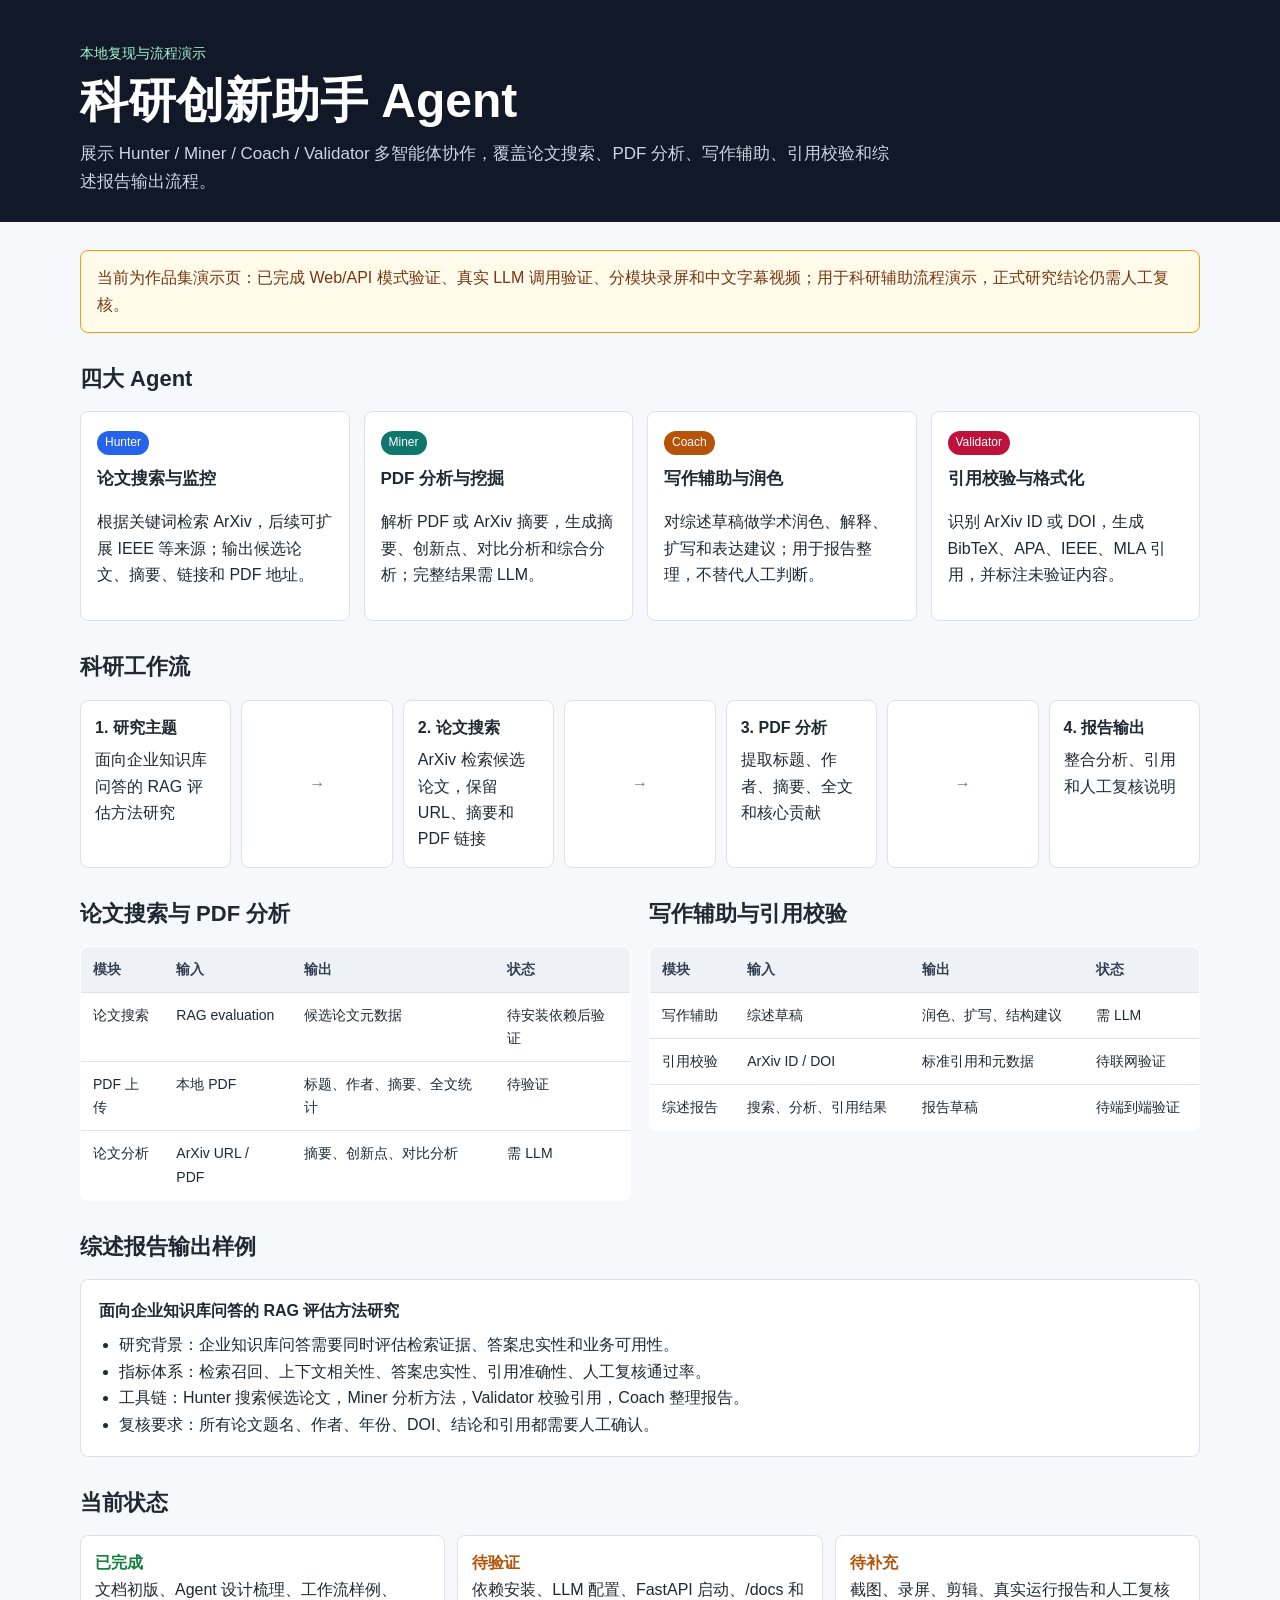
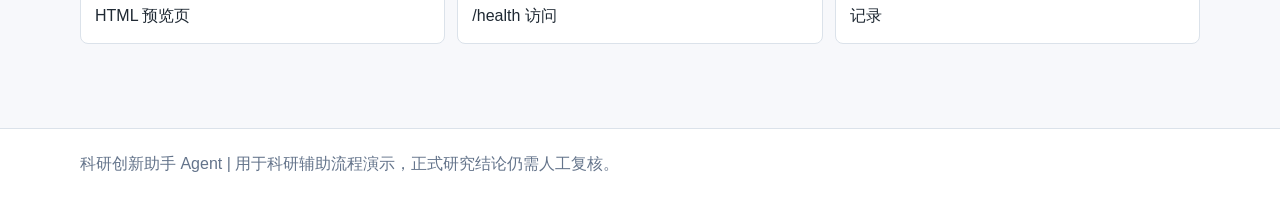
==== assets/reports/research-innovation-agent/report-preview.html @ 3dab89e2 "complete research innovation agent case evidence" ====
<!doctype html>
<html lang="zh-CN">
<head>
  <meta charset="utf-8">
  <meta name="viewport" content="width=device-width, initial-scale=1">
  <title>科研创新助手 Agent - 本地流程预览</title>
  <style>
    :root {
      --bg: #f7f8fb;
      --panel: #ffffff;
      --ink: #1f2933;
      --muted: #64748b;
      --line: #dbe2ea;
      --blue: #2563eb;
      --teal: #0f766e;
      --amber: #b45309;
      --rose: #be123c;
      --green: #15803d;
    }
    * { box-sizing: border-box; }
    body {
      margin: 0;
      font-family: -apple-system, BlinkMacSystemFont, "Segoe UI", sans-serif;
      color: var(--ink);
      background: var(--bg);
      line-height: 1.65;
    }
    header {
      padding: 42px 24px 26px;
      background: #111827;
      color: #fff;
    }
    .wrap {
      max-width: 1120px;
      margin: 0 auto;
    }
    .eyebrow {
      color: #a7f3d0;
      font-size: 14px;
      margin-bottom: 8px;
    }
    h1 {
      margin: 0 0 12px;
      font-size: clamp(30px, 4vw, 48px);
      line-height: 1.15;
    }
    .lead {
      max-width: 820px;
      margin: 0;
      color: #cbd5e1;
      font-size: 17px;
    }
    main {
      padding: 28px 24px 56px;
    }
    section {
      margin: 0 auto 28px;
      max-width: 1120px;
    }
    h2 {
      margin: 0 0 14px;
      font-size: 22px;
    }
    .notice {
      padding: 14px 16px;
      border: 1px solid #f59e0b;
      background: #fffbeb;
      color: #78350f;
      border-radius: 8px;
      margin-bottom: 20px;
    }
    .grid {
      display: grid;
      grid-template-columns: repeat(4, minmax(0, 1fr));
      gap: 14px;
    }
    .card {
      background: var(--panel);
      border: 1px solid var(--line);
      border-radius: 8px;
      padding: 16px;
      min-height: 176px;
    }
    .card h3 {
      margin: 0 0 8px;
      font-size: 17px;
    }
    .tag {
      display: inline-block;
      margin-bottom: 10px;
      padding: 2px 8px;
      border-radius: 999px;
      color: #fff;
      font-size: 12px;
    }
    .blue { background: var(--blue); }
    .teal { background: var(--teal); }
    .amber { background: var(--amber); }
    .rose { background: var(--rose); }
    .flow {
      display: grid;
      grid-template-columns: repeat(7, minmax(0, 1fr));
      gap: 10px;
      align-items: stretch;
    }
    .step, .arrow {
      background: var(--panel);
      border: 1px solid var(--line);
      border-radius: 8px;
      padding: 14px;
      min-height: 112px;
    }
    .arrow {
      display: grid;
      place-items: center;
      color: var(--muted);
      font-weight: 700;
    }
    .step strong {
      display: block;
      margin-bottom: 6px;
    }
    .two {
      display: grid;
      grid-template-columns: 1fr 1fr;
      gap: 18px;
    }
    table {
      width: 100%;
      border-collapse: collapse;
      background: var(--panel);
      border: 1px solid var(--line);
      border-radius: 8px;
      overflow: hidden;
    }
    th, td {
      padding: 11px 12px;
      border-bottom: 1px solid var(--line);
      text-align: left;
      vertical-align: top;
      font-size: 14px;
    }
    th {
      background: #eef2f7;
      color: #334155;
    }
    tr:last-child td { border-bottom: 0; }
    .output {
      background: var(--panel);
      border: 1px solid var(--line);
      border-radius: 8px;
      padding: 18px;
    }
    .output ul {
      margin: 8px 0 0;
      padding-left: 20px;
    }
    .status {
      display: grid;
      grid-template-columns: repeat(3, minmax(0, 1fr));
      gap: 12px;
    }
    .status div {
      background: var(--panel);
      border: 1px solid var(--line);
      border-radius: 8px;
      padding: 14px;
    }
    .ok { color: var(--green); font-weight: 700; }
    .wait { color: var(--amber); font-weight: 700; }
    footer {
      padding: 22px 24px;
      color: var(--muted);
      border-top: 1px solid var(--line);
      background: #fff;
    }
    @media (max-width: 900px) {
      .grid, .two, .status { grid-template-columns: 1fr; }
      .flow { grid-template-columns: 1fr; }
      .arrow { min-height: 48px; }
    }
  </style>
</head>
<body>
  <header>
    <div class="wrap">
      <div class="eyebrow">本地复现与流程演示</div>
      <h1>科研创新助手 Agent</h1>
      <p class="lead">展示 Hunter / Miner / Coach / Validator 多智能体协作，覆盖论文搜索、PDF 分析、写作辅助、引用校验和综述报告输出流程。</p>
    </div>
  </header>

  <main>
    <section>
      <div class="notice">当前为作品集演示页：已完成 Web/API 模式验证、真实 LLM 调用验证、分模块录屏和中文字幕视频；用于科研辅助流程演示，正式研究结论仍需人工复核。</div>
    </section>

    <section>
      <h2>四大 Agent</h2>
      <div class="grid">
        <article class="card">
          <span class="tag blue">Hunter</span>
          <h3>论文搜索与监控</h3>
          <p>根据关键词检索 ArXiv，后续可扩展 IEEE 等来源；输出候选论文、摘要、链接和 PDF 地址。</p>
        </article>
        <article class="card">
          <span class="tag teal">Miner</span>
          <h3>PDF 分析与挖掘</h3>
          <p>解析 PDF 或 ArXiv 摘要，生成摘要、创新点、对比分析和综合分析；完整结果需 LLM。</p>
        </article>
        <article class="card">
          <span class="tag amber">Coach</span>
          <h3>写作辅助与润色</h3>
          <p>对综述草稿做学术润色、解释、扩写和表达建议；用于报告整理，不替代人工判断。</p>
        </article>
        <article class="card">
          <span class="tag rose">Validator</span>
          <h3>引用校验与格式化</h3>
          <p>识别 ArXiv ID 或 DOI，生成 BibTeX、APA、IEEE、MLA 引用，并标注未验证内容。</p>
        </article>
      </div>
    </section>

    <section>
      <h2>科研工作流</h2>
      <div class="flow">
        <div class="step"><strong>1. 研究主题</strong>面向企业知识库问答的 RAG 评估方法研究</div>
        <div class="arrow">→</div>
        <div class="step"><strong>2. 论文搜索</strong>ArXiv 检索候选论文，保留 URL、摘要和 PDF 链接</div>
        <div class="arrow">→</div>
        <div class="step"><strong>3. PDF 分析</strong>提取标题、作者、摘要、全文和核心贡献</div>
        <div class="arrow">→</div>
        <div class="step"><strong>4. 报告输出</strong>整合分析、引用和人工复核说明</div>
      </div>
    </section>

    <section class="two">
      <div>
        <h2>论文搜索与 PDF 分析</h2>
        <table>
          <thead>
            <tr><th>模块</th><th>输入</th><th>输出</th><th>状态</th></tr>
          </thead>
          <tbody>
            <tr><td>论文搜索</td><td>RAG evaluation</td><td>候选论文元数据</td><td>待安装依赖后验证</td></tr>
            <tr><td>PDF 上传</td><td>本地 PDF</td><td>标题、作者、摘要、全文统计</td><td>待验证</td></tr>
            <tr><td>论文分析</td><td>ArXiv URL / PDF</td><td>摘要、创新点、对比分析</td><td>需 LLM</td></tr>
          </tbody>
        </table>
      </div>
      <div>
        <h2>写作辅助与引用校验</h2>
        <table>
          <thead>
            <tr><th>模块</th><th>输入</th><th>输出</th><th>状态</th></tr>
          </thead>
          <tbody>
            <tr><td>写作辅助</td><td>综述草稿</td><td>润色、扩写、结构建议</td><td>需 LLM</td></tr>
            <tr><td>引用校验</td><td>ArXiv ID / DOI</td><td>标准引用和元数据</td><td>待联网验证</td></tr>
            <tr><td>综述报告</td><td>搜索、分析、引用结果</td><td>报告草稿</td><td>待端到端验证</td></tr>
          </tbody>
        </table>
      </div>
    </section>

    <section>
      <h2>综述报告输出样例</h2>
      <div class="output">
        <strong>面向企业知识库问答的 RAG 评估方法研究</strong>
        <ul>
          <li>研究背景：企业知识库问答需要同时评估检索证据、答案忠实性和业务可用性。</li>
          <li>指标体系：检索召回、上下文相关性、答案忠实性、引用准确性、人工复核通过率。</li>
          <li>工具链：Hunter 搜索候选论文，Miner 分析方法，Validator 校验引用，Coach 整理报告。</li>
          <li>复核要求：所有论文题名、作者、年份、DOI、结论和引用都需要人工确认。</li>
        </ul>
      </div>
    </section>

    <section>
      <h2>当前状态</h2>
      <div class="status">
        <div><span class="ok">已完成</span><br>文档初版、Agent 设计梳理、工作流样例、HTML 预览页</div>
        <div><span class="wait">待验证</span><br>依赖安装、LLM 配置、FastAPI 启动、/docs 和 /health 访问</div>
        <div><span class="wait">待补充</span><br>截图、录屏、剪辑、真实运行报告和人工复核记录</div>
      </div>
    </section>
  </main>

  <footer>
    <div class="wrap">科研创新助手 Agent | 用于科研辅助流程演示，正式研究结论仍需人工复核。</div>
  </footer>
</body>
</html>
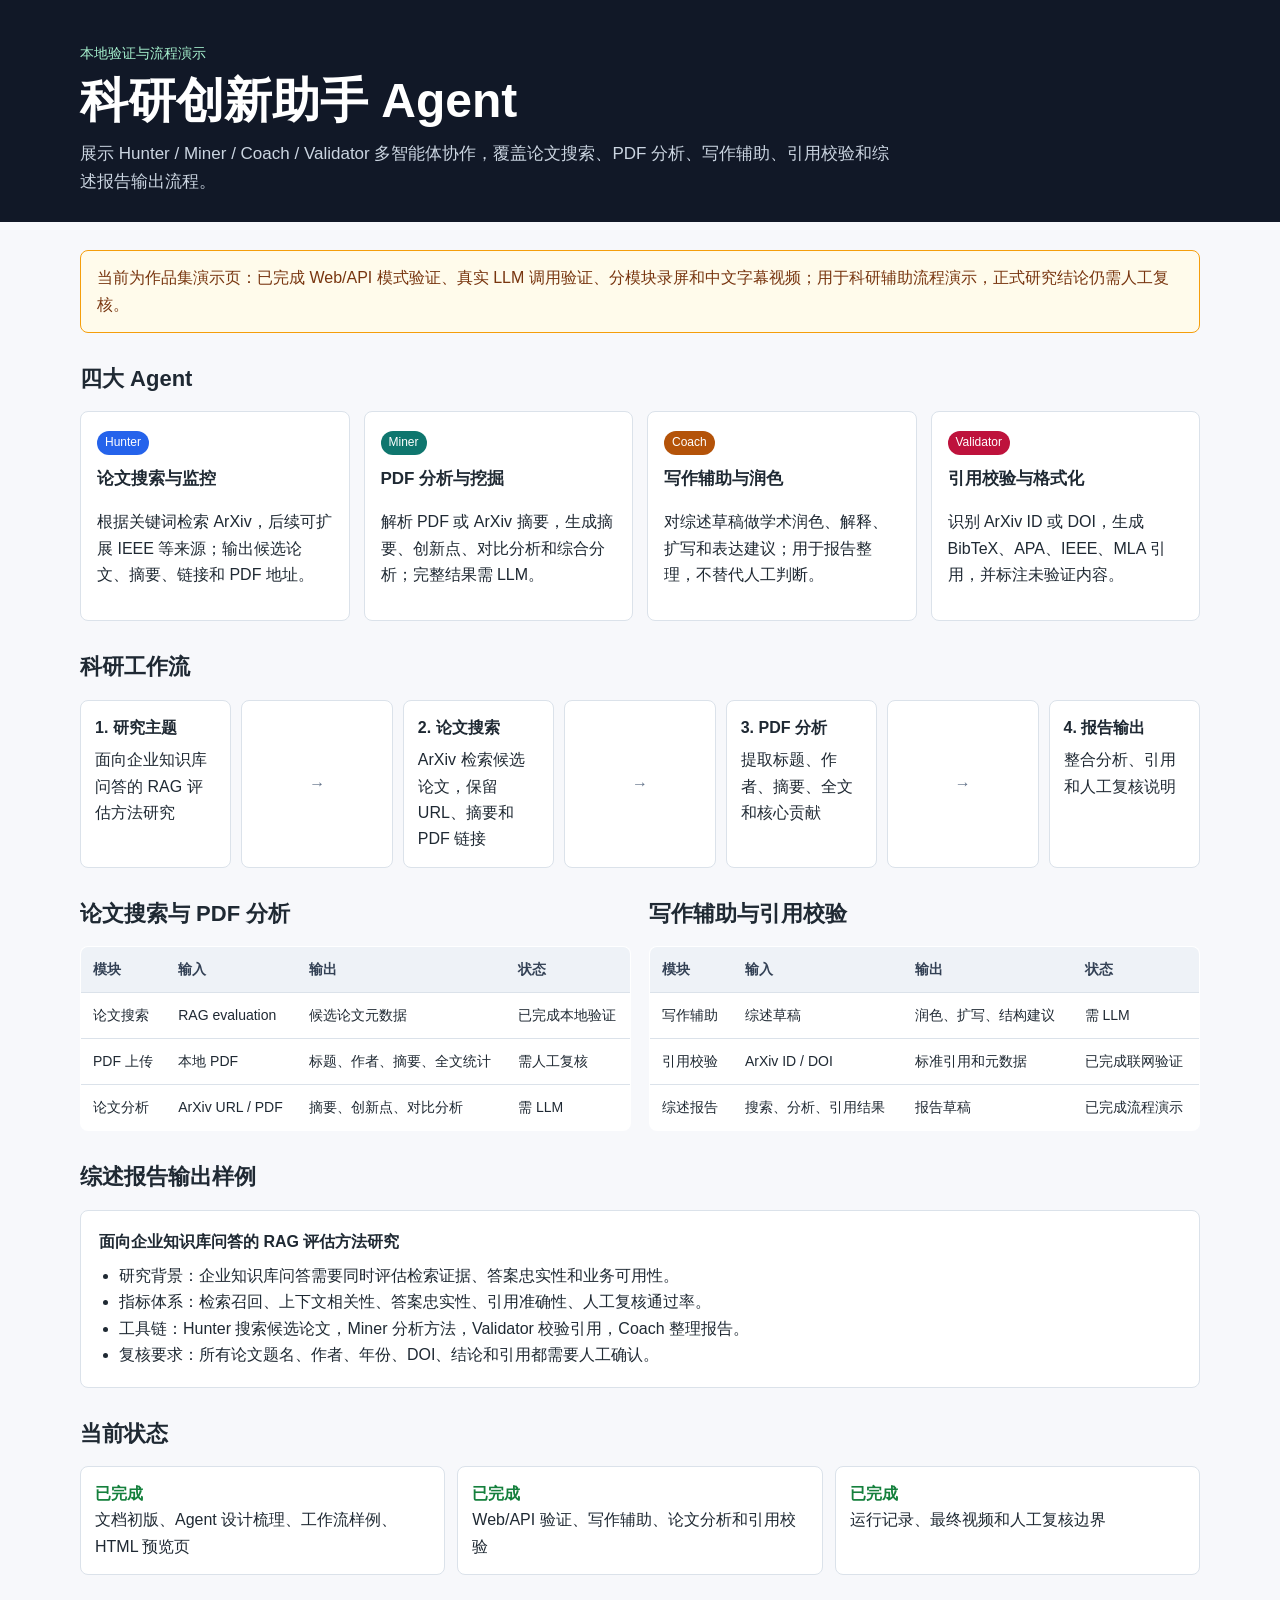
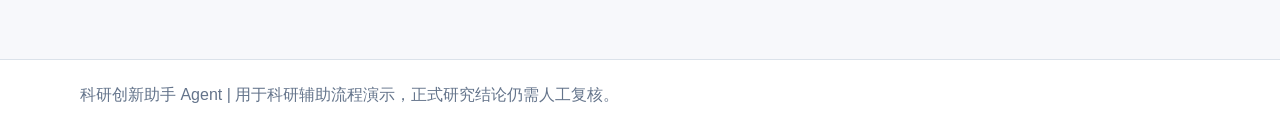
==== commit 58cfe4e4: "finalize agent portfolio case set" ====
--- a/assets/reports/research-innovation-agent/report-preview.html
+++ b/assets/reports/research-innovation-agent/report-preview.html
@@ -184,7 +184,7 @@
 <body>
   <header>
     <div class="wrap">
-      <div class="eyebrow">本地复现与流程演示</div>
+      <div class="eyebrow">本地验证与流程演示</div>
       <h1>科研创新助手 Agent</h1>
       <p class="lead">展示 Hunter / Miner / Coach / Validator 多智能体协作，覆盖论文搜索、PDF 分析、写作辅助、引用校验和综述报告输出流程。</p>
     </div>
@@ -242,8 +242,8 @@
             <tr><th>模块</th><th>输入</th><th>输出</th><th>状态</th></tr>
           </thead>
           <tbody>
-            <tr><td>论文搜索</td><td>RAG evaluation</td><td>候选论文元数据</td><td>待安装依赖后验证</td></tr>
-            <tr><td>PDF 上传</td><td>本地 PDF</td><td>标题、作者、摘要、全文统计</td><td>待验证</td></tr>
+            <tr><td>论文搜索</td><td>RAG evaluation</td><td>候选论文元数据</td><td>已完成本地验证</td></tr>
+            <tr><td>PDF 上传</td><td>本地 PDF</td><td>标题、作者、摘要、全文统计</td><td>需人工复核</td></tr>
             <tr><td>论文分析</td><td>ArXiv URL / PDF</td><td>摘要、创新点、对比分析</td><td>需 LLM</td></tr>
           </tbody>
         </table>
@@ -256,8 +256,8 @@
           </thead>
           <tbody>
             <tr><td>写作辅助</td><td>综述草稿</td><td>润色、扩写、结构建议</td><td>需 LLM</td></tr>
-            <tr><td>引用校验</td><td>ArXiv ID / DOI</td><td>标准引用和元数据</td><td>待联网验证</td></tr>
-            <tr><td>综述报告</td><td>搜索、分析、引用结果</td><td>报告草稿</td><td>待端到端验证</td></tr>
+            <tr><td>引用校验</td><td>ArXiv ID / DOI</td><td>标准引用和元数据</td><td>已完成联网验证</td></tr>
+            <tr><td>综述报告</td><td>搜索、分析、引用结果</td><td>报告草稿</td><td>已完成流程演示</td></tr>
           </tbody>
         </table>
       </div>
@@ -280,8 +280,8 @@
       <h2>当前状态</h2>
       <div class="status">
         <div><span class="ok">已完成</span><br>文档初版、Agent 设计梳理、工作流样例、HTML 预览页</div>
-        <div><span class="wait">待验证</span><br>依赖安装、LLM 配置、FastAPI 启动、/docs 和 /health 访问</div>
-        <div><span class="wait">待补充</span><br>截图、录屏、剪辑、真实运行报告和人工复核记录</div>
+        <div><span class="ok">已完成</span><br>Web/API 验证、写作辅助、论文分析和引用校验</div>
+        <div><span class="ok">已完成</span><br>运行记录、最终视频和人工复核边界</div>
       </div>
     </section>
   </main>
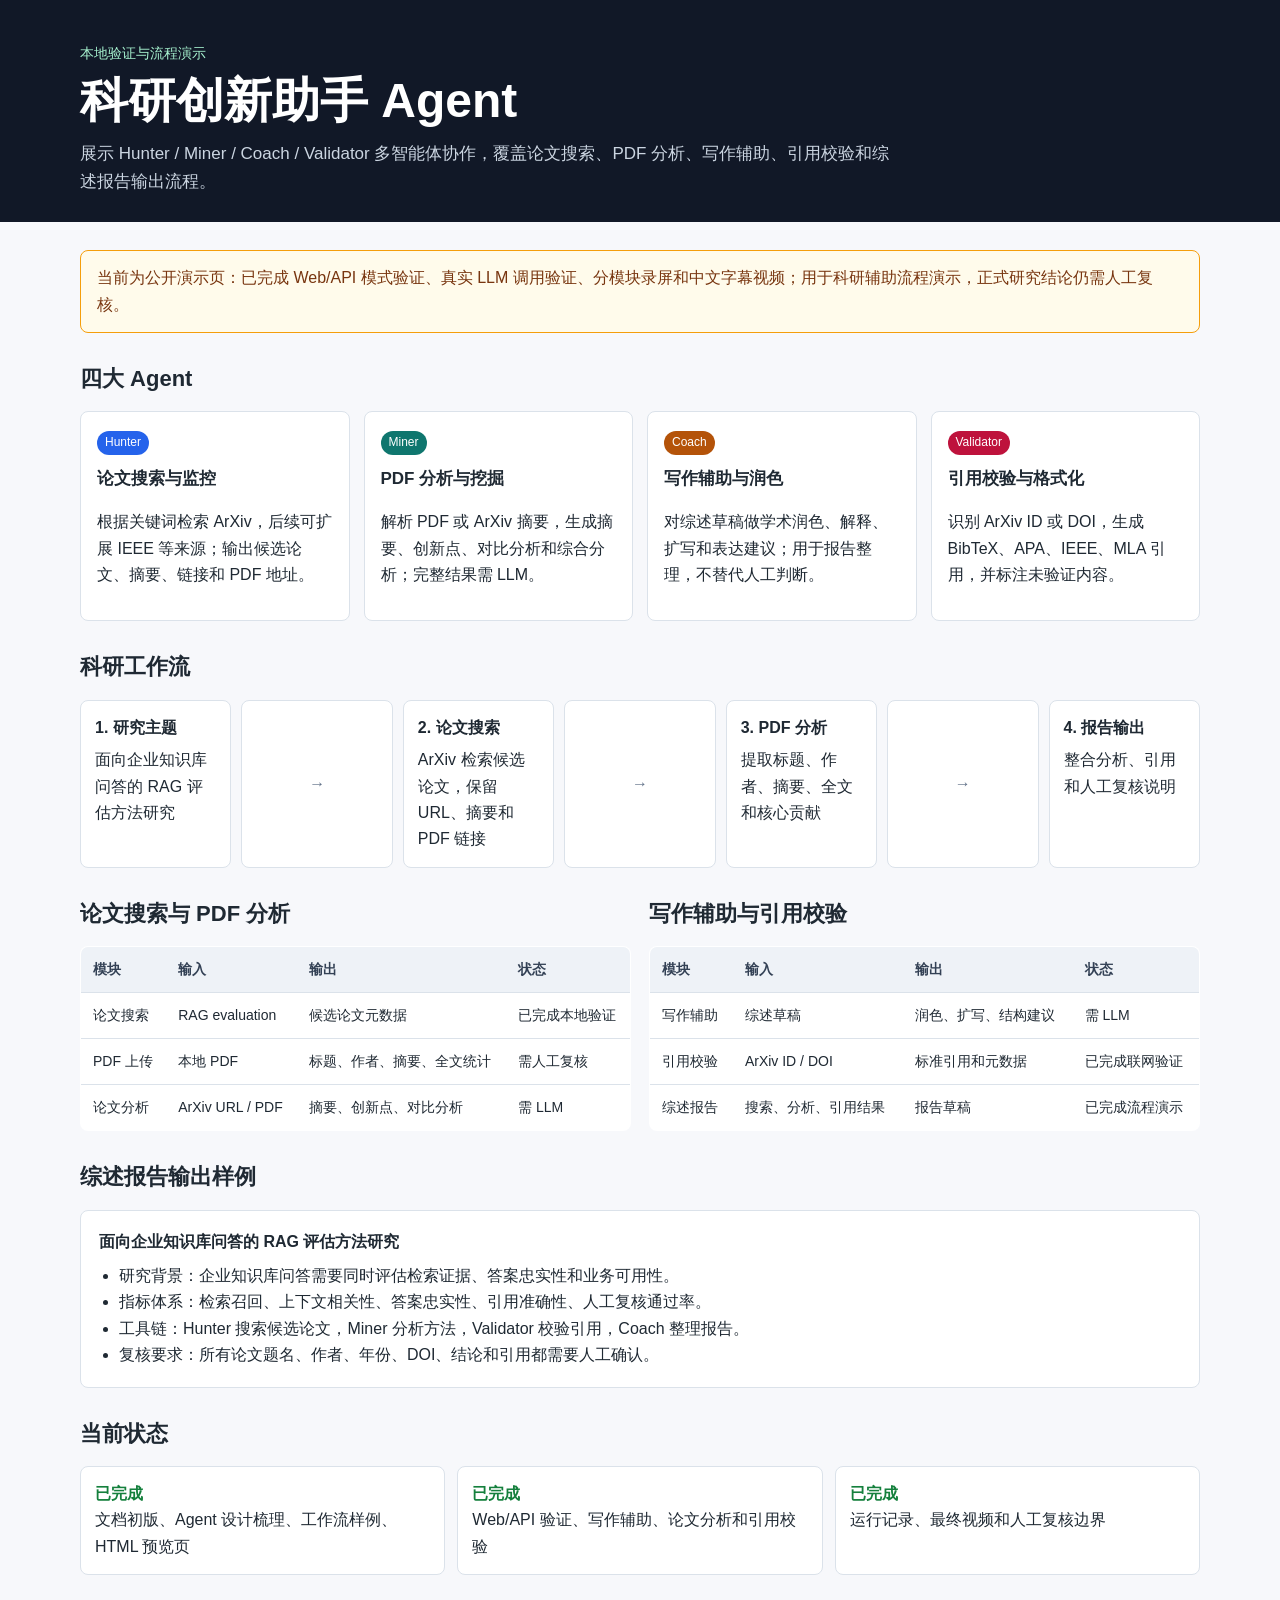
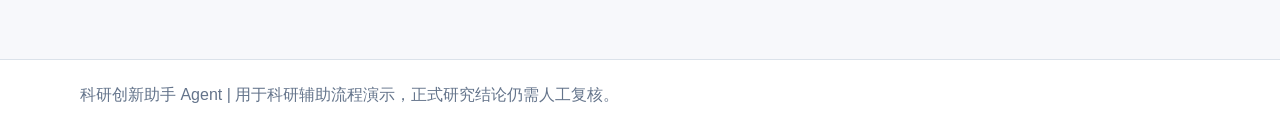
==== commit 7d20d1f5: "clean public report wording before release" ====
--- a/assets/reports/research-innovation-agent/report-preview.html
+++ b/assets/reports/research-innovation-agent/report-preview.html
@@ -192,7 +192,7 @@
 
   <main>
     <section>
-      <div class="notice">当前为作品集演示页：已完成 Web/API 模式验证、真实 LLM 调用验证、分模块录屏和中文字幕视频；用于科研辅助流程演示，正式研究结论仍需人工复核。</div>
+      <div class="notice">当前为公开演示页：已完成 Web/API 模式验证、真实 LLM 调用验证、分模块录屏和中文字幕视频；用于科研辅助流程演示，正式研究结论仍需人工复核。</div>
     </section>
 
     <section>
